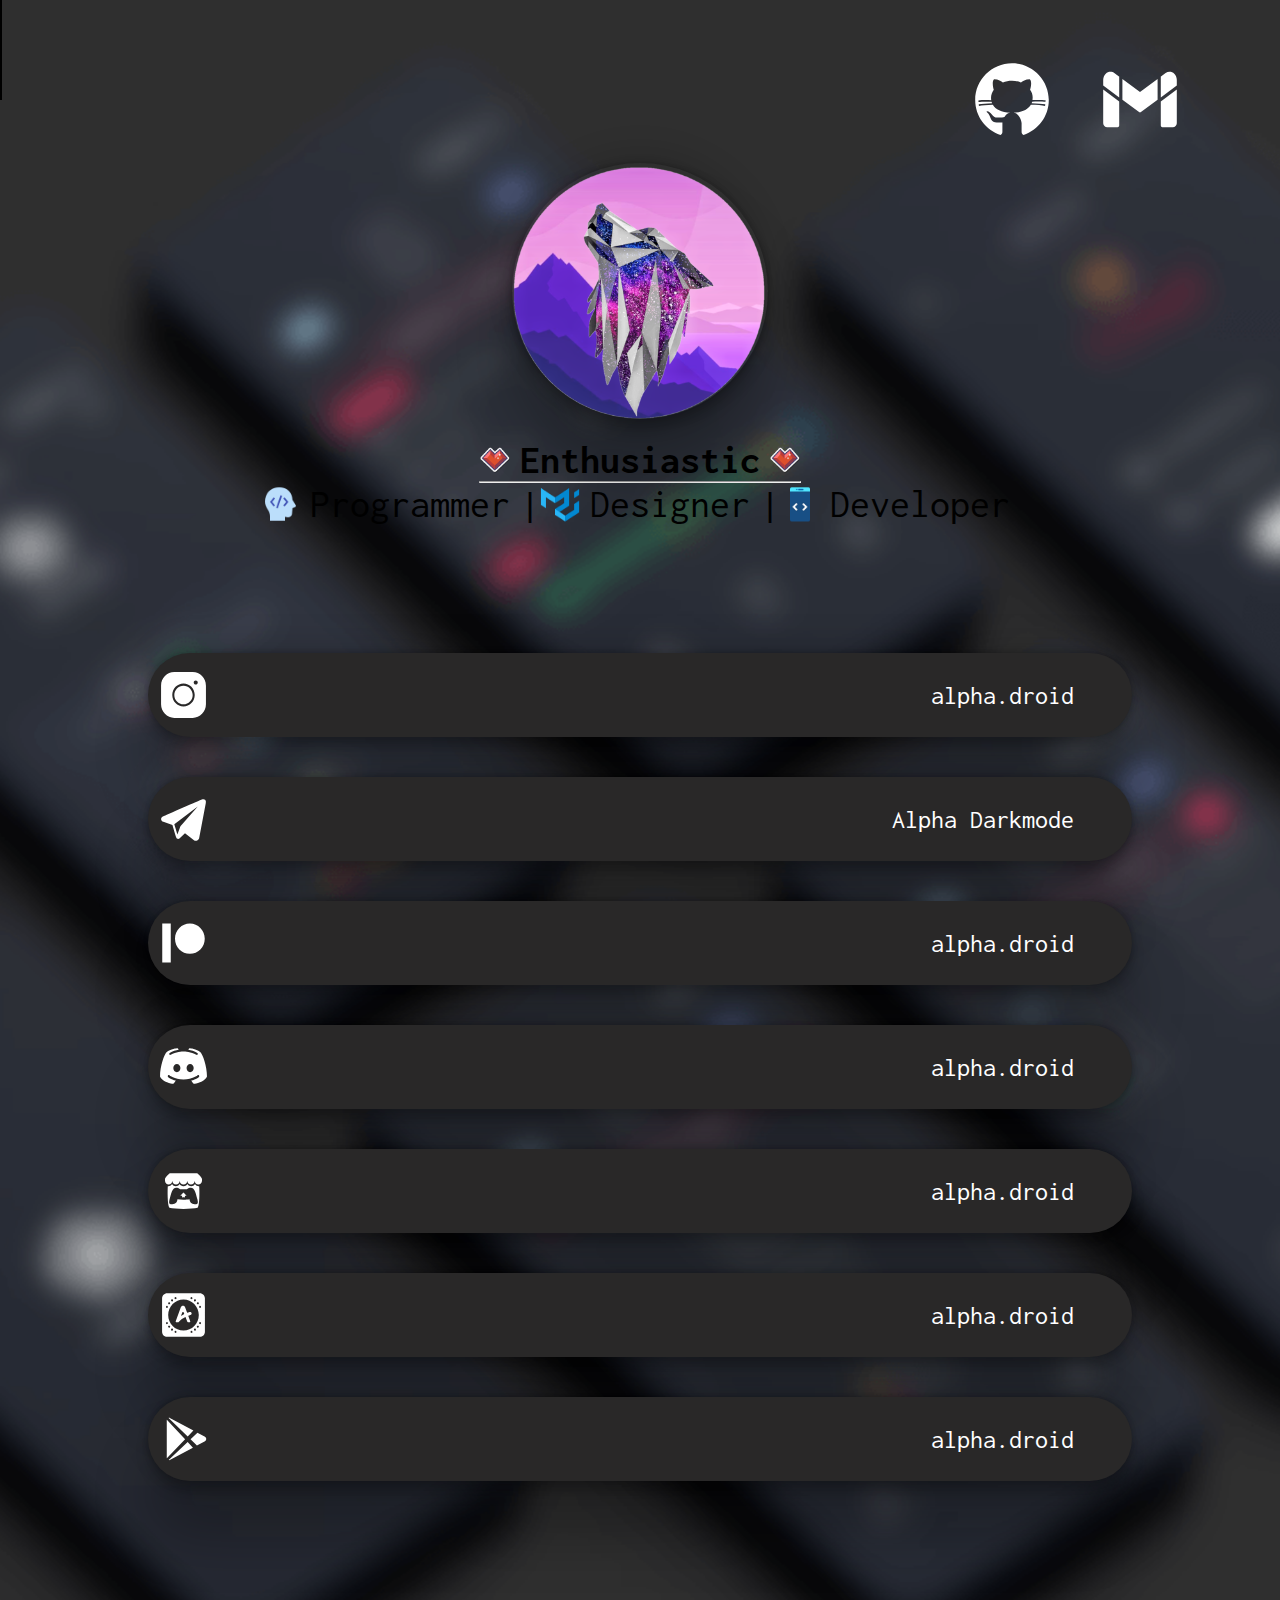
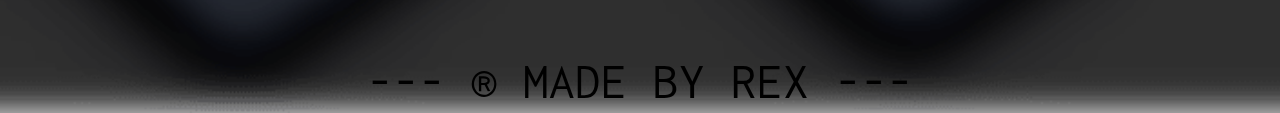
==== index.html @ 083d82e4 "Add files via upload" ====
<!DOCTYPE html>
<html lang="en">

<head>
    <meta charset="UTF-8">
    <meta http-equiv="X-UA-Compatible" content="IE=edge">
    <meta name="viewport" content="width=device-width, initial-scale=1.0">
    <link rel="stylesheet" href="style/style.css">
    <link rel="preconnect" href="https://fonts.googleapis.com">
<link rel="preconnect" href="https://fonts.gstatic.com" crossorigin>
<link href="https://fonts.googleapis.com/css2?family=Inconsolata&display=swap" rel="stylesheet"> 
    <title>♥ Welcome ♥</title>
    <style>
        body {
            background-image: url('assets/images/bgimg.png');
            background-repeat: no-repeat;
            background-size: cover;
            background-position: center;
        }
    </style>
</head>

<body>
    <div class="main">
        <div class="line"></div>
        <div class="top">
            <a href="error.html"><img src="assets/icons/git2.svg" alt="github" id="github"></a>
            <a href="mailto:darkmode.alpha@gmail.com"><img src="assets/icons/gmail2.svg" alt="gmail" id="gmail"></a>
        </div>
        <div class="ph">
            <img src="assets/images/alpha400.png" alt="logo" id="logo">
        </div>
        <br>
            <div class="text">
                <img src="assets/icons/heart.png" alt="heartL"><h1>Enthusiastic</h1><img src="assets/icons/heart.png" alt="heartR">
            </div>
            
            <center><hr id="line"></center>
            
            <div class="info">
                <img src="assets/icons/50x50/prog.png" alt="programmer"><p>Programmer</p> |<img src="assets/icons/50x50/ui1.png" alt="ui"> <p>Designer</p> |<img src="assets/icons/50x50/dev1.png" alt="ui"> <p>Developer</p> 
            </div>
    </div>
    <div class="container">
        <div class="box" onclick="window.location.href='https://instagram.com/rex_garudefu?igshid=ZGUzMzM3NWJiOQ==';">
            <img src="assets/icons/insta2.svg" alt="Icon" class="icon" >
            <span class="insta-id">alpha.droid</span>
          </div>
          <div class="box" onclick="window.location.href='t.me/Darkmode_Alpha';">
            <img src="assets/icons/tele2.svg" alt="Icon" class="icon">
            <span class="insta-id">Alpha Darkmode</span>
          </div>
          <div class="box" onclick="window.location.href='error.html';">
            <img src="assets/icons/patreon2.svg" alt="Icon" class="icon">
            <span class="insta-id">alpha.droid</span>
          </div>
          <div class="box" onclick="window.location.href='https://discord.gg/N32h3UhK';">
            <img src="assets/icons/discord2.svg" alt="Icon" class="icon">
            <span class="insta-id">alpha.droid</span>
          </div>
          <div class="box" onclick="window.location.href='error.html';">
            <img src="assets/icons/itch2.svg" alt="Icon" class="icon">
            <span class="insta-id">alpha.droid</span>
          </div>
          <div class="box" onclick="window.location.href='http://aminoapps.com/u/rexgardiv38';">
            <img src="assets/icons/amino2.svg" alt="Icon" class="icon">
            <span class="insta-id">alpha.droid</span>
          </div>
          <div class="box" onclick="window.location.href='https://play.google.com/store/apps/dev?id=6199435957134169542';">
            <img src="assets/icons/play2.svg" alt="Icon" class="icon">
            <span class="insta-id">alpha.droid</span>
          </div>
    </div>
    <div class="pad">
      <center>
        <p>--- &reg; MADE BY REX ---</p>
      </center>
    </div>
    
    
      
    
</body>

</html>
---- style/style.css ----
* {
    margin: 0;
    padding: 0;
}

body {
    overflow-x: hidden;
    font-family: 'Inconsolata', monospace;
}

#line {
    width: 25%;
}

.line {
    height: 100px;
    width: 2px;
    background-color: black;
}

.top {
    padding: -100px;
    margin-right: 80px;
    margin-top: -60px;
    float: right;
}


#github {
    height: 80px;
    width: 80px;
    margin: 20px;
}

#gmail {
    height: 80px;
    width: 80px;
    margin: 20px;
}

#logo {
    margin-left: 40%;
    margin-right: 40%;
    height: 20%;
    width: 20%;
    border-radius: 50%;
    box-shadow: rgba(0, 0, 0, 0.25) 0px 54px 55px, rgba(0, 0, 0, 0.12) 0px -12px 30px, rgba(0, 0, 0, 0.12) 0px 4px 6px, rgba(0, 0, 0, 0.17) 0px 12px 13px, rgba(0, 0, 0, 0.09) 0px -3px 5px;
}

/* -------------enthusiastic------------------ */

.text {
    display: flex;
    align-items: center;
    justify-content: center;
    font-size: 20px;
    font-weight: bold;

}


.text img {
    height: 30px;
    width: 30px;
}

.text h1 {
    margin: 0 10px;
}

/* -------------enthusiastic------------------ */


/* -------------INFO------------------ */

.info {
    display: flex;
    align-items: center;
    justify-content: center;
    font-size: 40px;
}


.info img {
    height: 40px;
    width: 40px;
}

.info p {
    margin: 0 10px;
}

/* -------------INFO------------------ */

.items {
    padding: 20px;
    margin: 20px;
    align-items: center;
    justify-content: center;
}

.container {
    padding: 10%;
    margin: 0;
}

/* -------------insta--block------------------ */



.box {
    background-color: #292828;
    padding: 10px;
    display: flex;
    align-items: center;
    justify-content: space-between;
    border-radius: 50px;
    margin: 0 20px;
    height: 5vw;
    margin-bottom: 40px;
    box-shadow: rgba(0, 0, 0, 0.25) 0px 54px 55px, rgba(0, 0, 0, 0.12) 0px -12px 30px, rgba(0, 0, 0, 0.12) 0px 4px 6px, rgba(0, 0, 0, 0.17) 0px 12px 13px, rgba(0, 0, 0, 0.09) 0px -3px 5px;

}

.icon {
    height: 4vw;
    width: 4vw;
    margin-right: 10px;
}

.insta-id {
    color: white;
    float: right;
    margin-right: 5%;
    font-size: 2vw;
}



/* -------------insta--block------------------ */

.pad {
    font-size: 4vw;
    /* margin: 10px; */
    padding: 5px;
}


/* -------------600PX---------------- */


@media (max-width: 1000px) {


    #line {
        width: 50%;
    }

    .line {
        height: 100px;
        width: 2px;
        background-color: black;
    }

    .top {
        padding: -10px;
        margin-right: 5%;
        margin-top: -80px;
        float: right;
    }


    #github {
        height: 8vw;
        width: 8vw;
        margin: 10px;
    }

    #gmail {
        height: 8vw;
        width: 8vw;
        margin: 10px;
    }

    #logo {
        margin-left: 37%;
        height: 30vw;
        width: 30vw;
        /* border-radius: 50%; */
        box-shadow: rgba(0, 0, 0, 0.25) 0px 54px 55px, rgba(0, 0, 0, 0.12) 0px -12px 30px, rgba(0, 0, 0, 0.12) 0px 4px 6px, rgba(0, 0, 0, 0.17) 0px 12px 13px, rgba(0, 0, 0, 0.09) 0px -3px 5px;
    }

    /* -------------enthusiastic------------------ */

    .text {
        display: flex;
        align-items: center;
        justify-content: center;
        font-size: 3vw;
        font-weight: bold;
    }


    .text img {
        height: 30px;
        width: 30px;
    }

    .text h1 {
        margin: 0 10px;
    }

    /* -------------enthusiastic------------------ */



    /* -------------INFO------------------ */

    .info {
        display: flex;
        align-items: center;
        justify-content: center;
        font-size: 3.5vw;
    }


    .info img {
        height: 30px;
        width: 30px;
    }

    .info p {
        margin: 0 10px;
    }

    /* -------------INFO------------------ */

    /* -------------insta--block------------------ */
    .container {
        padding-top: 10%;
        padding-left: 1%;
        padding-right: 1%;
    }

    .box {
        background-color: #292828;
        padding: 12px;
        display: flex;
        align-items: center;
        justify-content: space-between;
        border-radius: 30px;
        margin: 0 20px;
        height: 8vw;
        margin-bottom: 20px;
        box-shadow: rgba(0, 0, 0, 0.25) 0px 54px 55px, rgba(0, 0, 0, 0.12) 0px -12px 30px, rgba(0, 0, 0, 0.12) 0px 4px 6px, rgba(0, 0, 0, 0.17) 0px 12px 13px, rgba(0, 0, 0, 0.09) 0px -3px 5px;

    }

    .icon {
        height: 8vw;
        width: 8vw;
        margin-right: 10px;
    }

    .insta-id {
        color: white;
        float: right;
        margin-right: 10%;
        font-size: 4vw;
    }


}

/* -------------600PX---------------- */
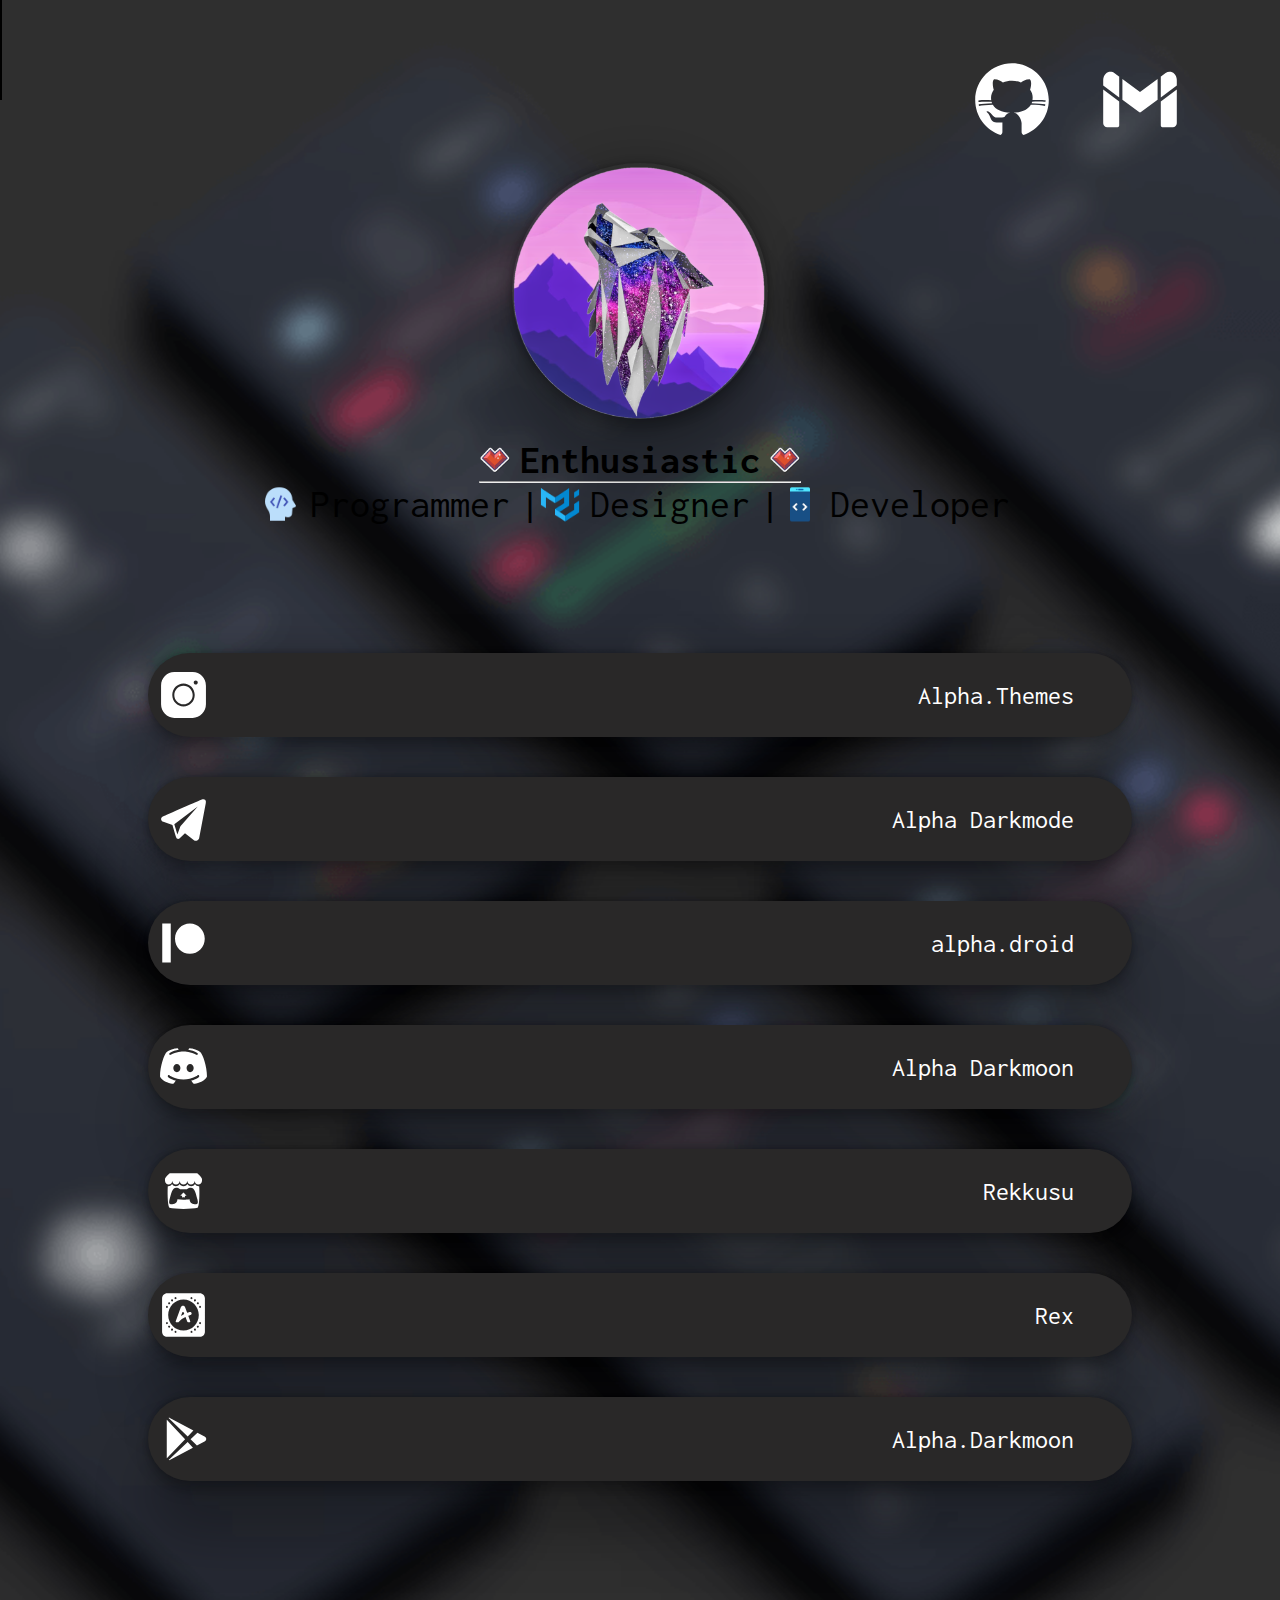
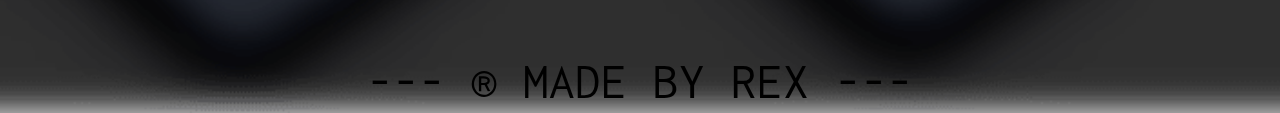
==== commit b370c778: "Add files via upload" ====
--- a/index.html
+++ b/index.html
@@ -42,9 +42,9 @@
             </div>
     </div>
     <div class="container">
-        <div class="box" onclick="window.location.href='https://instagram.com/rex_garudefu?igshid=ZGUzMzM3NWJiOQ==';">
+        <div class="box" onclick="window.location.href='https://www.instagram.com/alpha.theme/';">
             <img src="assets/icons/insta2.svg" alt="Icon" class="icon" >
-            <span class="insta-id">alpha.droid</span>
+            <span class="insta-id">Alpha.Themes</span>
           </div>
           <div class="box" onclick="window.location.href='t.me/Darkmode_Alpha';">
             <img src="assets/icons/tele2.svg" alt="Icon" class="icon">
@@ -54,21 +54,21 @@
             <img src="assets/icons/patreon2.svg" alt="Icon" class="icon">
             <span class="insta-id">alpha.droid</span>
           </div>
-          <div class="box" onclick="window.location.href='https://discord.gg/N32h3UhK';">
+          <div class="box" onclick="window.location.href='https://discord.gg/f78mUyUy';">
             <img src="assets/icons/discord2.svg" alt="Icon" class="icon">
-            <span class="insta-id">alpha.droid</span>
+            <span class="insta-id">Alpha Darkmoon</span>
           </div>
           <div class="box" onclick="window.location.href='error.html';">
             <img src="assets/icons/itch2.svg" alt="Icon" class="icon">
-            <span class="insta-id">alpha.droid</span>
+            <span class="insta-id">Rekkusu</span>
           </div>
           <div class="box" onclick="window.location.href='http://aminoapps.com/u/rexgardiv38';">
             <img src="assets/icons/amino2.svg" alt="Icon" class="icon">
-            <span class="insta-id">alpha.droid</span>
+            <span class="insta-id">Rex</span>
           </div>
           <div class="box" onclick="window.location.href='https://play.google.com/store/apps/dev?id=6199435957134169542';">
             <img src="assets/icons/play2.svg" alt="Icon" class="icon">
-            <span class="insta-id">alpha.droid</span>
+            <span class="insta-id">Alpha.Darkmoon</span>
           </div>
     </div>
     <div class="pad">
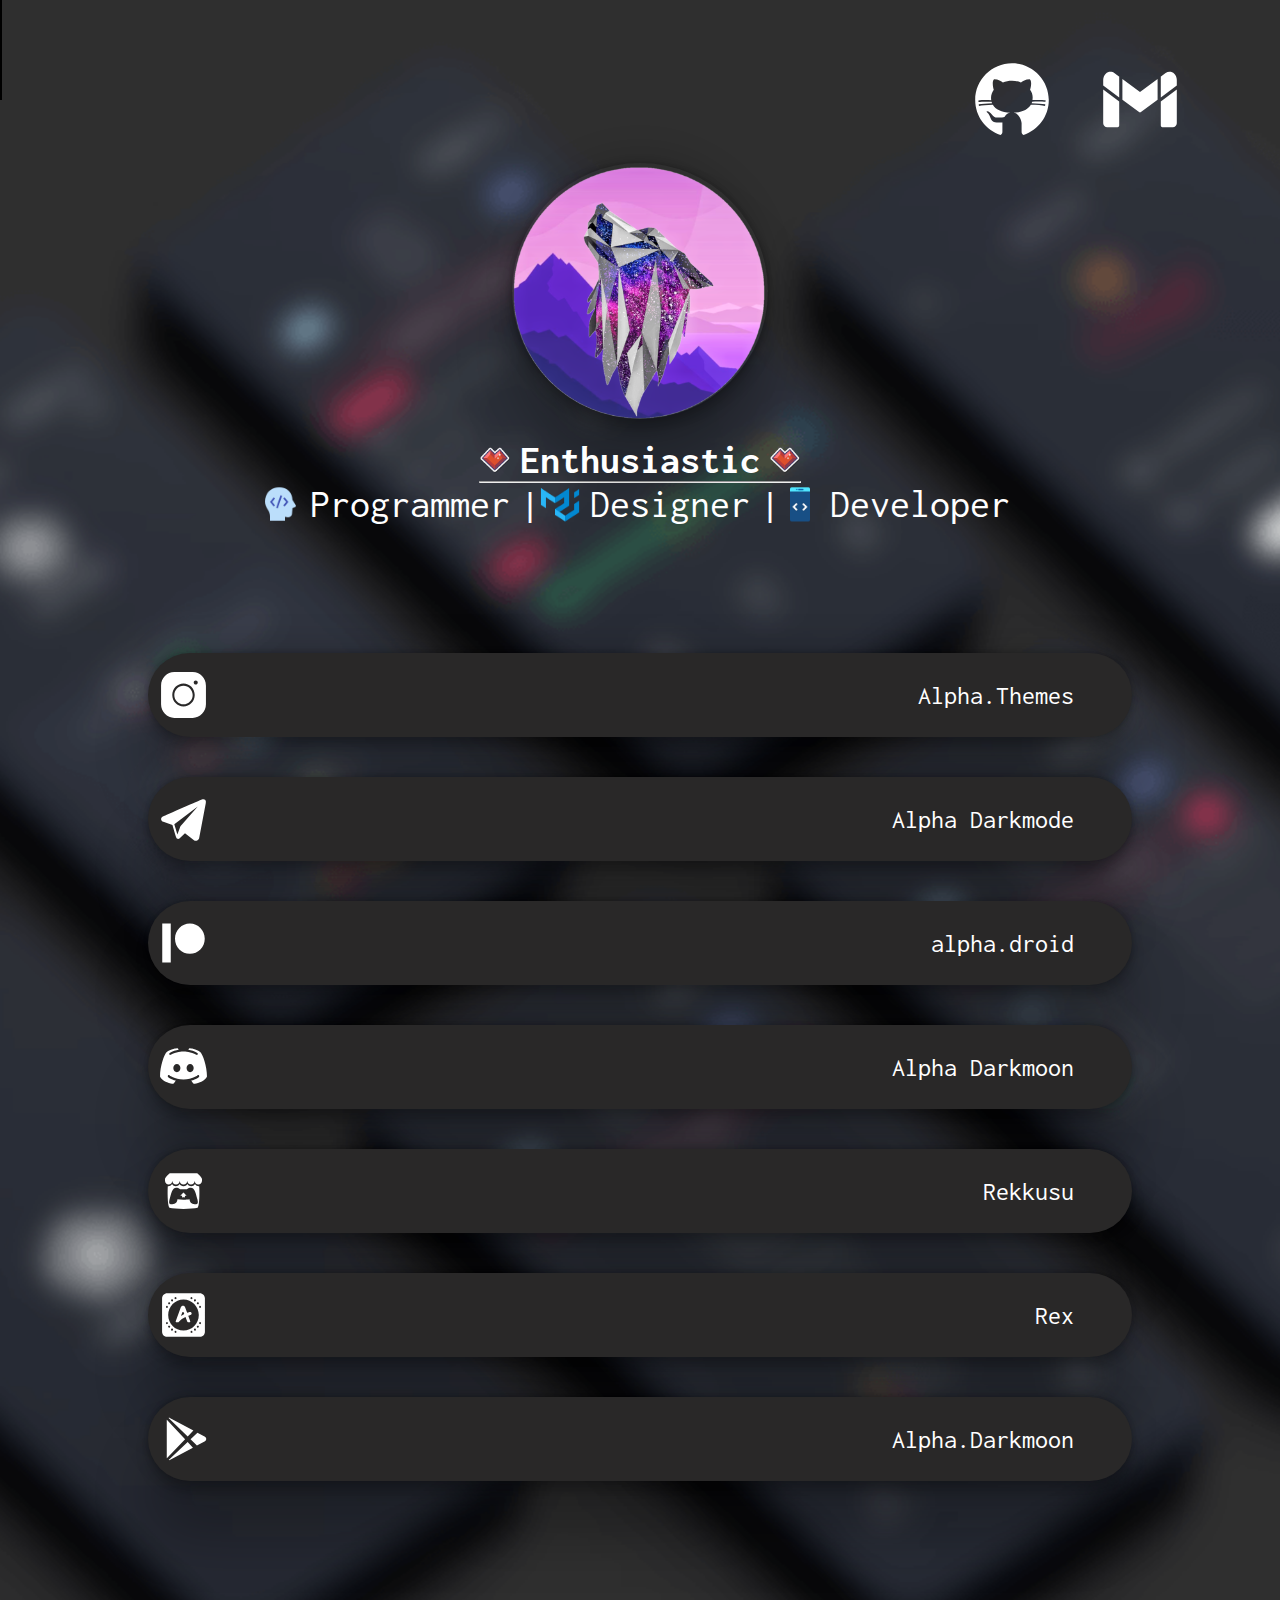
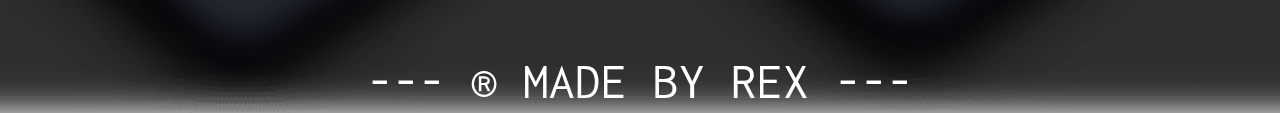
==== commit 3f4dcb5c: "Add files via upload" ====
--- a/index.html
+++ b/index.html
@@ -9,6 +9,7 @@
     <link rel="preconnect" href="https://fonts.googleapis.com">
 <link rel="preconnect" href="https://fonts.gstatic.com" crossorigin>
 <link href="https://fonts.googleapis.com/css2?family=Inconsolata&display=swap" rel="stylesheet"> 
+<link rel="icon" type="image/x-icon" href="assets/icons/logo.ico">
     <title>♥ Welcome ♥</title>
     <style>
         body {
--- a/style/style.css
+++ b/style/style.css
@@ -6,6 +6,7 @@
 body {
     overflow-x: hidden;
     font-family: 'Inconsolata', monospace;
+    color: white;
 }
 
 #line {
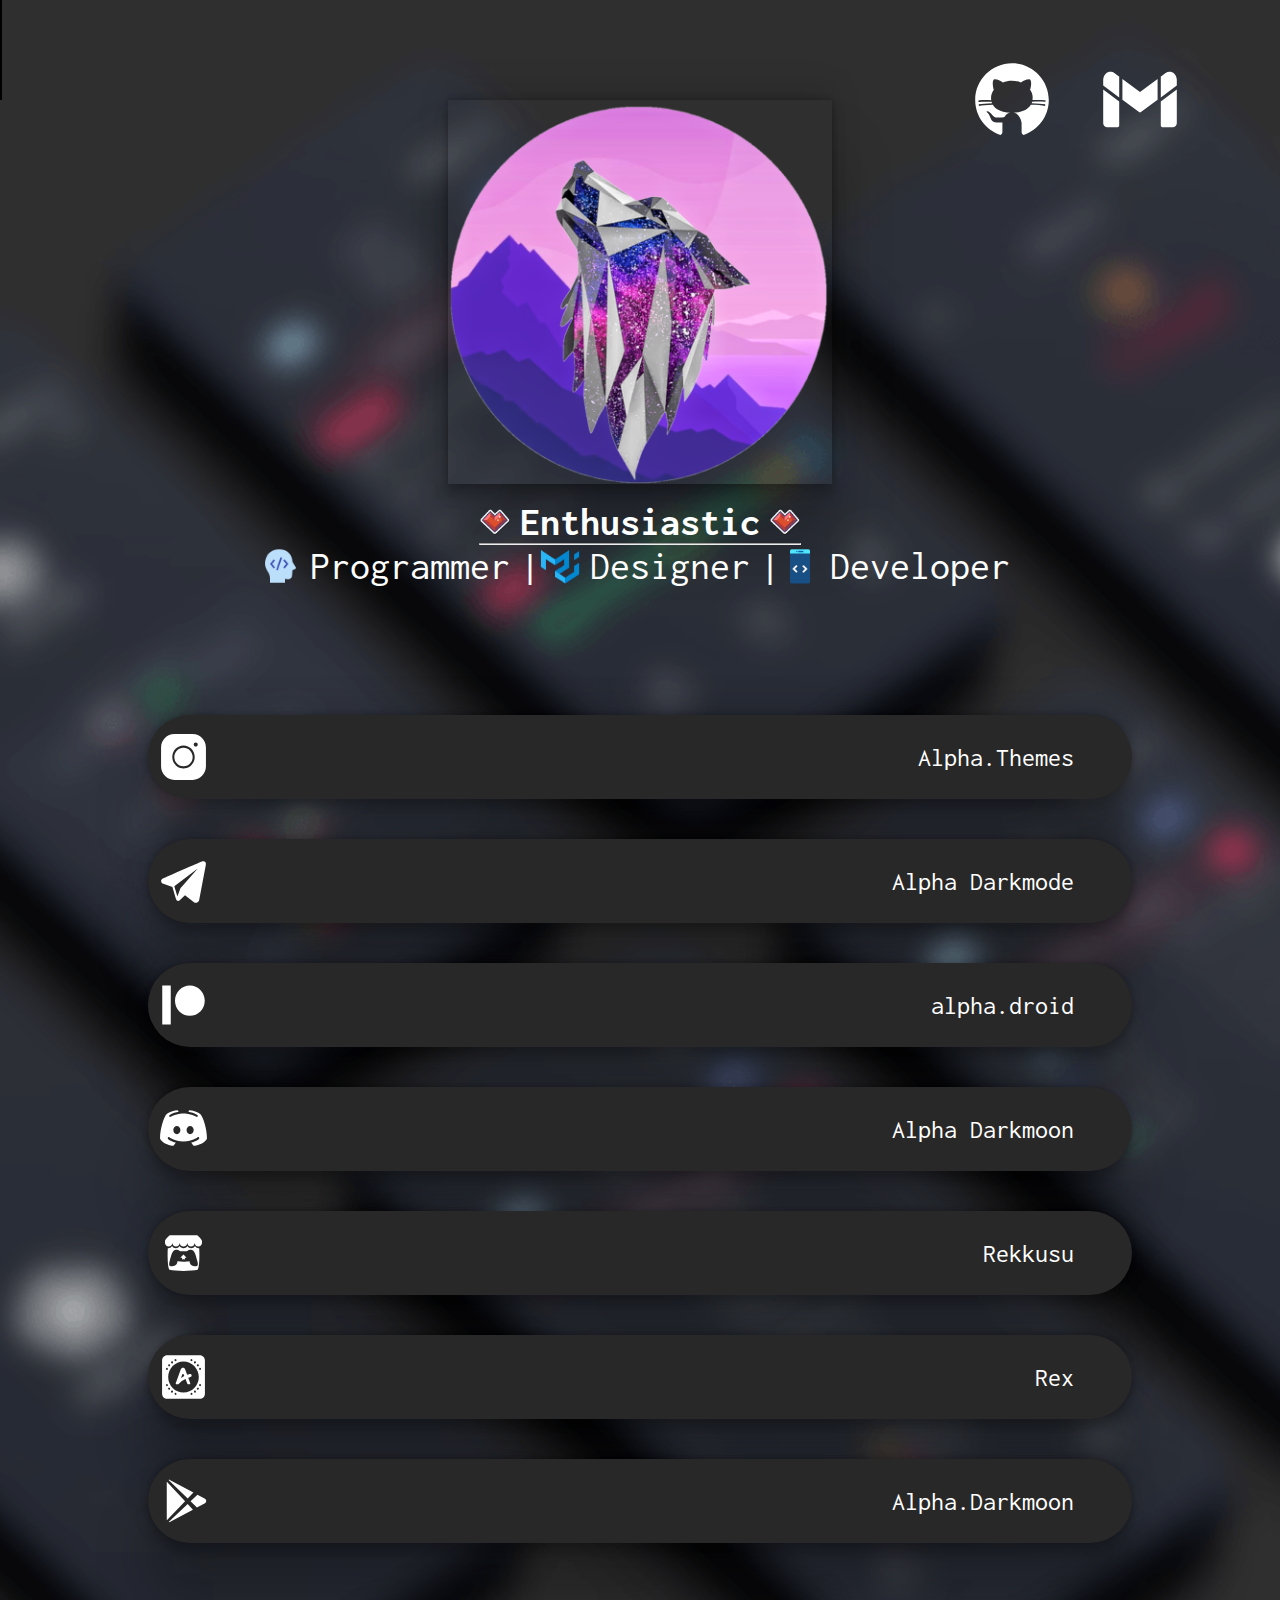
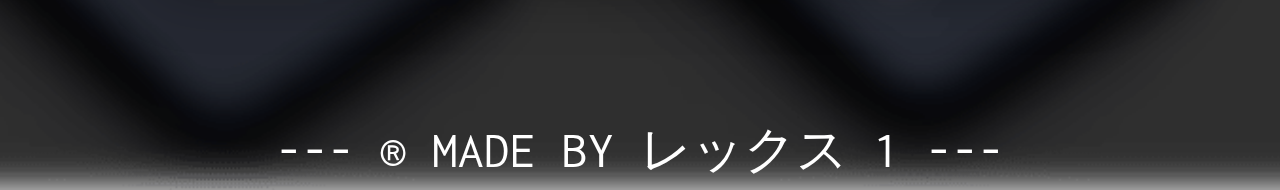
==== commit 5898a822: "Add files via upload" ====
--- a/index.html
+++ b/index.html
@@ -2,85 +2,116 @@
 <html lang="en">
 
 <head>
-    <meta charset="UTF-8">
-    <meta http-equiv="X-UA-Compatible" content="IE=edge">
-    <meta name="viewport" content="width=device-width, initial-scale=1.0">
-    <link rel="stylesheet" href="style/style.css">
-    <link rel="preconnect" href="https://fonts.googleapis.com">
-<link rel="preconnect" href="https://fonts.gstatic.com" crossorigin>
-<link href="https://fonts.googleapis.com/css2?family=Inconsolata&display=swap" rel="stylesheet"> 
-<link rel="icon" type="image/x-icon" href="assets/icons/logo.ico">
-    <title>♥ Welcome ♥</title>
-    <style>
-        body {
-            background-image: url('assets/images/bgimg.png');
-            background-repeat: no-repeat;
-            background-size: cover;
-            background-position: center;
-        }
-    </style>
+  <meta charset="UTF-8">
+  <meta http-equiv="X-UA-Compatible" content="IE=edge">
+  <meta name="viewport" content="width=device-width, initial-scale=1">
+  <link rel="stylesheet" href="style/style.css">
+  <link rel="preconnect" href="https://fonts.googleapis.com">
+  <link rel="preconnect" href="https://fonts.gstatic.com" crossorigin>
+  <link href="https://fonts.googleapis.com/css2?family=Inconsolata&display=swap" rel="stylesheet">
+  <link href="https://cdn.jsdelivr.net/npm/bootstrap@5.3.0/dist/css/bootstrap.min.css" rel="stylesheet"
+    integrity="sha384-9ndCyUaIbzAi2FUVXJi0CjmCapSmO7SnpJef0486qhLnuZ2cdeRhO02iuK6FUUVM" crossorigin="anonymous">
+  <link rel="icon" type="image/x-icon" href="assets/icons/logo.ico">
+  <title>♥ Welcome ♥</title>
+  <style>
+    body {
+      width: 100%;
+      height: 100%;
+      overflow-x: hidden;
+      background-image: url('assets/images/bgimg.png');
+      background-repeat: no-repeat;
+      background-size: cover;
+      background-position: center;
+    }
+  </style>
 </head>
 
-<body>
-    <div class="main">
-        <div class="line"></div>
-        <div class="top">
-            <a href="error.html"><img src="assets/icons/git2.svg" alt="github" id="github"></a>
-            <a href="mailto:darkmode.alpha@gmail.com"><img src="assets/icons/gmail2.svg" alt="gmail" id="gmail"></a>
-        </div>
-        <div class="ph">
-            <img src="assets/images/alpha400.png" alt="logo" id="logo">
-        </div>
-        <br>
-            <div class="text">
-                <img src="assets/icons/heart.png" alt="heartL"><h1>Enthusiastic</h1><img src="assets/icons/heart.png" alt="heartR">
-            </div>
-            
-            <center><hr id="line"></center>
-            
-            <div class="info">
-                <img src="assets/icons/50x50/prog.png" alt="programmer"><p>Programmer</p> |<img src="assets/icons/50x50/ui1.png" alt="ui"> <p>Designer</p> |<img src="assets/icons/50x50/dev1.png" alt="ui"> <p>Developer</p> 
-            </div>
+<body onload="updateVisitCount()">
+  <div class="main">
+    <div class="line"></div>
+    <div class="top">
+      <a href="error.html"><img src="assets/icons/git2.svg" alt="github" id="github"></a>
+      <a href="mailto:darkmode.alpha@gmail.com"><img src="assets/icons/gmail2.svg" alt="gmail" id="gmail"></a>
     </div>
-    <div class="container">
-        <div class="box" onclick="window.location.href='https://www.instagram.com/alpha.theme/';">
-            <img src="assets/icons/insta2.svg" alt="Icon" class="icon" >
-            <span class="insta-id">Alpha.Themes</span>
-          </div>
-          <div class="box" onclick="window.location.href='t.me/Darkmode_Alpha';">
-            <img src="assets/icons/tele2.svg" alt="Icon" class="icon">
-            <span class="insta-id">Alpha Darkmode</span>
-          </div>
-          <div class="box" onclick="window.location.href='error.html';">
-            <img src="assets/icons/patreon2.svg" alt="Icon" class="icon">
-            <span class="insta-id">alpha.droid</span>
-          </div>
-          <div class="box" onclick="window.location.href='https://discord.gg/f78mUyUy';">
-            <img src="assets/icons/discord2.svg" alt="Icon" class="icon">
-            <span class="insta-id">Alpha Darkmoon</span>
-          </div>
-          <div class="box" onclick="window.location.href='error.html';">
-            <img src="assets/icons/itch2.svg" alt="Icon" class="icon">
-            <span class="insta-id">Rekkusu</span>
-          </div>
-          <div class="box" onclick="window.location.href='http://aminoapps.com/u/rexgardiv38';">
-            <img src="assets/icons/amino2.svg" alt="Icon" class="icon">
-            <span class="insta-id">Rex</span>
-          </div>
-          <div class="box" onclick="window.location.href='https://play.google.com/store/apps/dev?id=6199435957134169542';">
-            <img src="assets/icons/play2.svg" alt="Icon" class="icon">
-            <span class="insta-id">Alpha.Darkmoon</span>
-          </div>
+    <div class="ph">
+
+      <img src="assets/images/alpha400.png" alt="logo" id="logo" class="rounded-circle">
+
     </div>
-    <div class="pad">
-      <center>
-        <p>--- &reg; MADE BY REX ---</p>
-      </center>
+    <br>
+    <div class="text">
+      <img src="assets/icons/heart.png" alt="heartL">
+      <h1>Enthusiastic</h1><img src="assets/icons/heart.png" alt="heartR">
     </div>
-    
-    
-      
-    
+
+    <center>
+      <hr id="line">
+    </center>
+
+    <div class="info">
+      <img src="assets/icons/50x50/prog.png" alt="programmer">
+      <p>Programmer</p> |<img src="assets/icons/50x50/ui1.png" alt="ui">
+      <p>Designer</p> |<img src="assets/icons/50x50/dev1.png" alt="ui">
+      <p>Developer</p>
+    </div>
+  </div>
+  <div class="container">
+    <div class="box" onclick="window.location.href='https://www.instagram.com/alpha.theme/';">
+      <img src="assets/icons/insta2.svg" alt="Icon" class="icon">
+      <span class="insta-id">Alpha.Themes</span>
+    </div>
+    <div class="box" onclick="window.location.href='t.me/Darkmode_Alpha';">
+      <img src="assets/icons/tele2.svg" alt="Icon" class="icon">
+      <span class="insta-id">Alpha Darkmode</span>
+    </div>
+    <div class="box" id="red" onclick="window.location.href='error.html';">
+      <img src="assets/icons/patreon2.svg" alt="Icon" class="icon">
+      <span class="insta-id">alpha.droid</span>
+
+
+
+    </div>
+    <div class="box" onclick="window.location.href='https://discord.gg/f78mUyUy';">
+      <img src="assets/icons/discord2.svg" alt="Icon" class="icon">
+      <span class="insta-id">Alpha Darkmoon</span>
+    </div>
+    <div class="box" id="red" onclick="window.location.href='error.html';">
+      <img src="assets/icons/itch2.svg" alt="Icon" class="icon">
+      <span class="insta-id">Rekkusu</span>
+    </div>
+    <div class="box" onclick="window.location.href='http://aminoapps.com/u/rexgardiv38';">
+      <img src="assets/icons/amino2.svg" alt="Icon" class="icon">
+      <span class="insta-id">Rex</span>
+    </div>
+    <div class="box" onclick="window.location.href='https://play.google.com/store/apps/dev?id=6199435957134169542';">
+      <img src="assets/icons/play2.svg" alt="Icon" class="icon">
+      <span class="insta-id">Alpha.Darkmoon</span>
+    </div>
+  </div>
+  <div class="pad">
+    <center>
+      <p>--- &reg; MADE BY レックス <span id="visitCount"></span> ---</p>
+    </center>
+  </div>
+
+  <script>
+    // Function to update and display the visit count
+    function updateVisitCount() {
+      // Check if the visit count is already stored in localStorage
+      if (localStorage.visitCount) {
+        // If stored, increment the visit count
+        localStorage.visitCount = Number(localStorage.visitCount) + 1;
+      } else {
+        // If not stored, initialize the visit count to 1
+        localStorage.visitCount = 1;
+      }
+
+      // Display the visit count on the webpage
+      document.getElementById("visitCount").innerHTML = localStorage.visitCount;
+    }
+  </script>
+
+
 </body>
 
 </html>--- a/style/style.css
+++ b/style/style.css
@@ -4,7 +4,7 @@
 }
 
 body {
-    overflow-x: hidden;
+
     font-family: 'Inconsolata', monospace;
     color: white;
 }
@@ -40,11 +40,13 @@
 }
 
 #logo {
-    margin-left: 40%;
-    margin-right: 40%;
-    height: 20%;
-    width: 20%;
-    border-radius: 50%;
+    display: block;
+    margin-left: auto;
+    margin-right: auto;
+    margin-left: 35%;
+        height: 30vw;
+        width: 30vw;
+
     box-shadow: rgba(0, 0, 0, 0.25) 0px 54px 55px, rgba(0, 0, 0, 0.12) 0px -12px 30px, rgba(0, 0, 0, 0.12) 0px 4px 6px, rgba(0, 0, 0, 0.17) 0px 12px 13px, rgba(0, 0, 0, 0.09) 0px -3px 5px;
 }
 
@@ -123,6 +125,14 @@
 
 }
 
+.box:hover {
+    border: solid white 2px;
+}
+
+#red:hover{
+    border: solid red 2px;
+}
+
 .icon {
     height: 4vw;
     width: 4vw;
@@ -184,7 +194,7 @@
     }
 
     #logo {
-        margin-left: 37%;
+        margin-left: 35%;
         height: 30vw;
         width: 30vw;
         /* border-radius: 50%; */
@@ -257,6 +267,10 @@
 
     }
 
+    .box.clicked {
+        border: solid white 2px;
+    }
+
     .icon {
         height: 8vw;
         width: 8vw;
